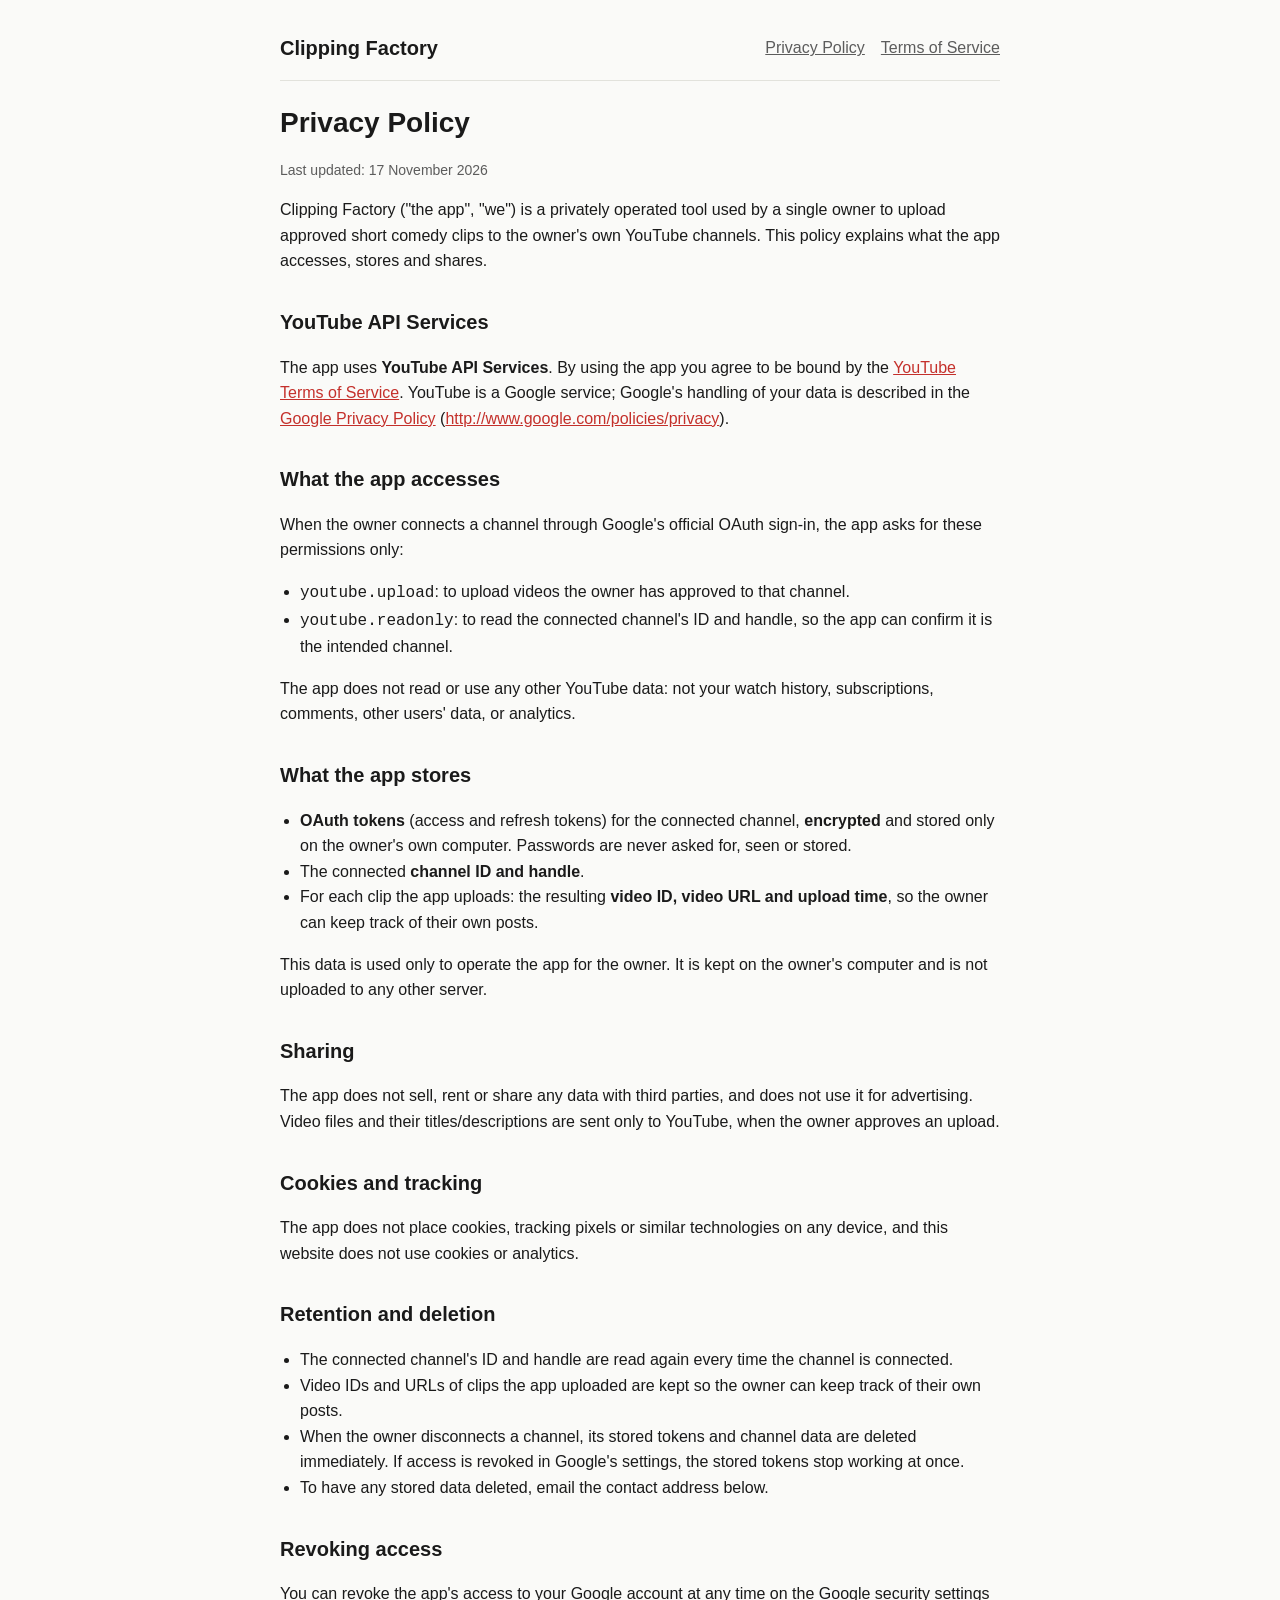
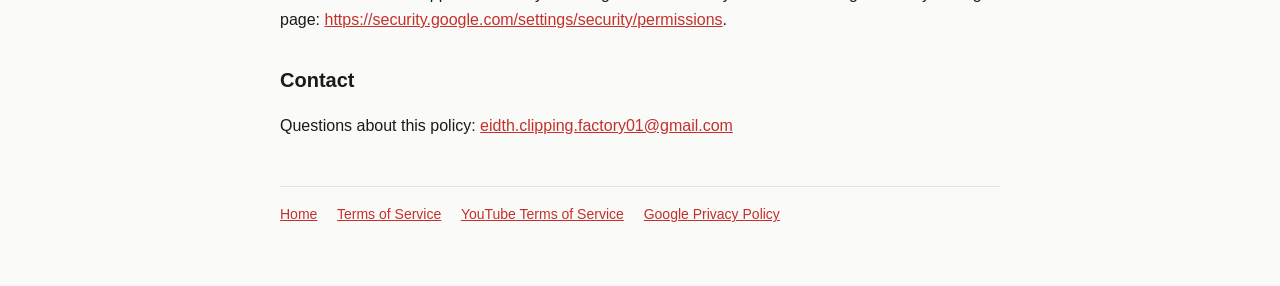
==== privacy.html @ bbd6ad8f "Homepage, privacy policy and terms of service Co-Authored-By: Claude Opus 5.5 <noreply@anthropic.com" ====
<!doctype html>
<html lang="en">
<head>
<meta charset="utf-8">
<meta name="viewport" content="width=device-width, initial-scale=1">
<title>Privacy Policy</title>
<meta name="description" content="Privacy Policy for Clipping Factory, an internal tool that uses YouTube API Services.">
<link rel="stylesheet" href="style.css">
</head>
<body>
<main>
<header>
  <a class="brand" href="./">Clipping Factory</a>
  <nav><a href="privacy.html">Privacy Policy</a><a href="terms.html">Terms of Service</a></nav>
</header>

<h1>Privacy Policy</h1>
<p class="note">Last updated: 17 November 2026</p>

<p>Clipping Factory ("the app", "we") is a privately operated tool used by a single owner to upload
approved short comedy clips to the owner's own YouTube channels. This policy explains what the app
accesses, stores and shares.</p>

<h2>YouTube API Services</h2>
<p>The app uses <b>YouTube API Services</b>. By using the app you agree to be bound by the
<a href="https://www.youtube.com/t/terms">YouTube Terms of Service</a>. YouTube is a Google service; Google's
handling of your data is described in the <a href="https://policies.google.com/privacy">Google Privacy Policy</a>
(<a href="http://www.google.com/policies/privacy">http://www.google.com/policies/privacy</a>).</p>

<h2>What the app accesses</h2>
<p>When the owner connects a channel through Google's official OAuth sign-in, the app asks for these permissions only:</p>
<ul>
  <li><code>youtube.upload</code>: to upload videos the owner has approved to that channel.</li>
  <li><code>youtube.readonly</code>: to read the connected channel's ID and handle, so the app can confirm it is the intended channel.</li>
</ul>
<p>The app does not read or use any other YouTube data: not your watch history, subscriptions, comments,
other users' data, or analytics.</p>

<h2>What the app stores</h2>
<ul>
  <li><b>OAuth tokens</b> (access and refresh tokens) for the connected channel, <b>encrypted</b> and stored
      only on the owner's own computer. Passwords are never asked for, seen or stored.</li>
  <li>The connected <b>channel ID and handle</b>.</li>
  <li>For each clip the app uploads: the resulting <b>video ID, video URL and upload time</b>, so the owner can
      keep track of their own posts.</li>
</ul>
<p>This data is used only to operate the app for the owner. It is kept on the owner's computer and is not
uploaded to any other server.</p>

<h2>Sharing</h2>
<p>The app does not sell, rent or share any data with third parties, and does not use it for advertising.
Video files and their titles/descriptions are sent only to YouTube, when the owner approves an upload.</p>

<h2>Cookies and tracking</h2>
<p>The app does not place cookies, tracking pixels or similar technologies on any device, and this website
does not use cookies or analytics.</p>

<h2>Retention and deletion</h2>
<ul>
  <li>The connected channel's ID and handle are read again every time the channel is connected.</li>
  <li>Video IDs and URLs of clips the app uploaded are kept so the owner can keep track of their own posts.</li>
  <li>When the owner disconnects a channel, its stored tokens and channel data are deleted immediately.
      If access is revoked in Google's settings, the stored tokens stop working at once.</li>
  <li>To have any stored data deleted, email the contact address below.</li>
</ul>

<h2>Revoking access</h2>
<p>You can revoke the app's access to your Google account at any time on the Google security settings page:
<a href="https://security.google.com/settings/security/permissions">https://security.google.com/settings/security/permissions</a>.</p>

<h2>Contact</h2>
<p>Questions about this policy: <a href="mailto:eidth.clipping.factory01@gmail.com">eidth.clipping.factory01@gmail.com</a></p>

<footer>
  <a href="./">Home</a>
  <a href="terms.html">Terms of Service</a>
  <a href="https://www.youtube.com/t/terms">YouTube Terms of Service</a>
  <a href="https://policies.google.com/privacy">Google Privacy Policy</a>
</footer>
</main>
</body>
</html>
---- style.css ----
:root { --bg: #fafaf8; --text: #1a1a1a; --muted: #5c5c5c; --line: #e2e2dc; --accent: #c4302b; }
@media (prefers-color-scheme: dark) {
  :root { --bg: #131315; --text: #ececee; --muted: #a2a2a8; --line: #2c2c31; --accent: #ff5a52; }
}
* { box-sizing: border-box; }
body { margin: 0; background: var(--bg); color: var(--text);
  font: 16px/1.6 -apple-system, BlinkMacSystemFont, "Segoe UI", Inter, sans-serif; }
main { max-width: 760px; margin: 0 auto; padding: 32px 20px 64px; }
header { display: flex; flex-wrap: wrap; justify-content: space-between; align-items: center; gap: 12px;
  border-bottom: 1px solid var(--line); padding-bottom: 16px; margin-bottom: 24px; }
header a.brand { font-weight: 700; font-size: 20px; color: var(--text); text-decoration: none; }
nav a { margin-left: 16px; color: var(--muted); }
h1 { font-size: 28px; line-height: 1.25; }
h2 { font-size: 20px; margin-top: 32px; }
a { color: var(--accent); }
.badge { display: inline-flex; align-items: center; gap: 8px; border: 1px solid var(--line); border-radius: 999px;
  padding: 6px 14px; font-size: 14px; color: var(--muted); }
.badge b { color: var(--accent); }
footer { margin-top: 48px; border-top: 1px solid var(--line); padding-top: 16px; font-size: 14px; color: var(--muted); }
footer a { margin-right: 16px; }
ul { padding-left: 20px; }
.note { font-size: 14px; color: var(--muted); }
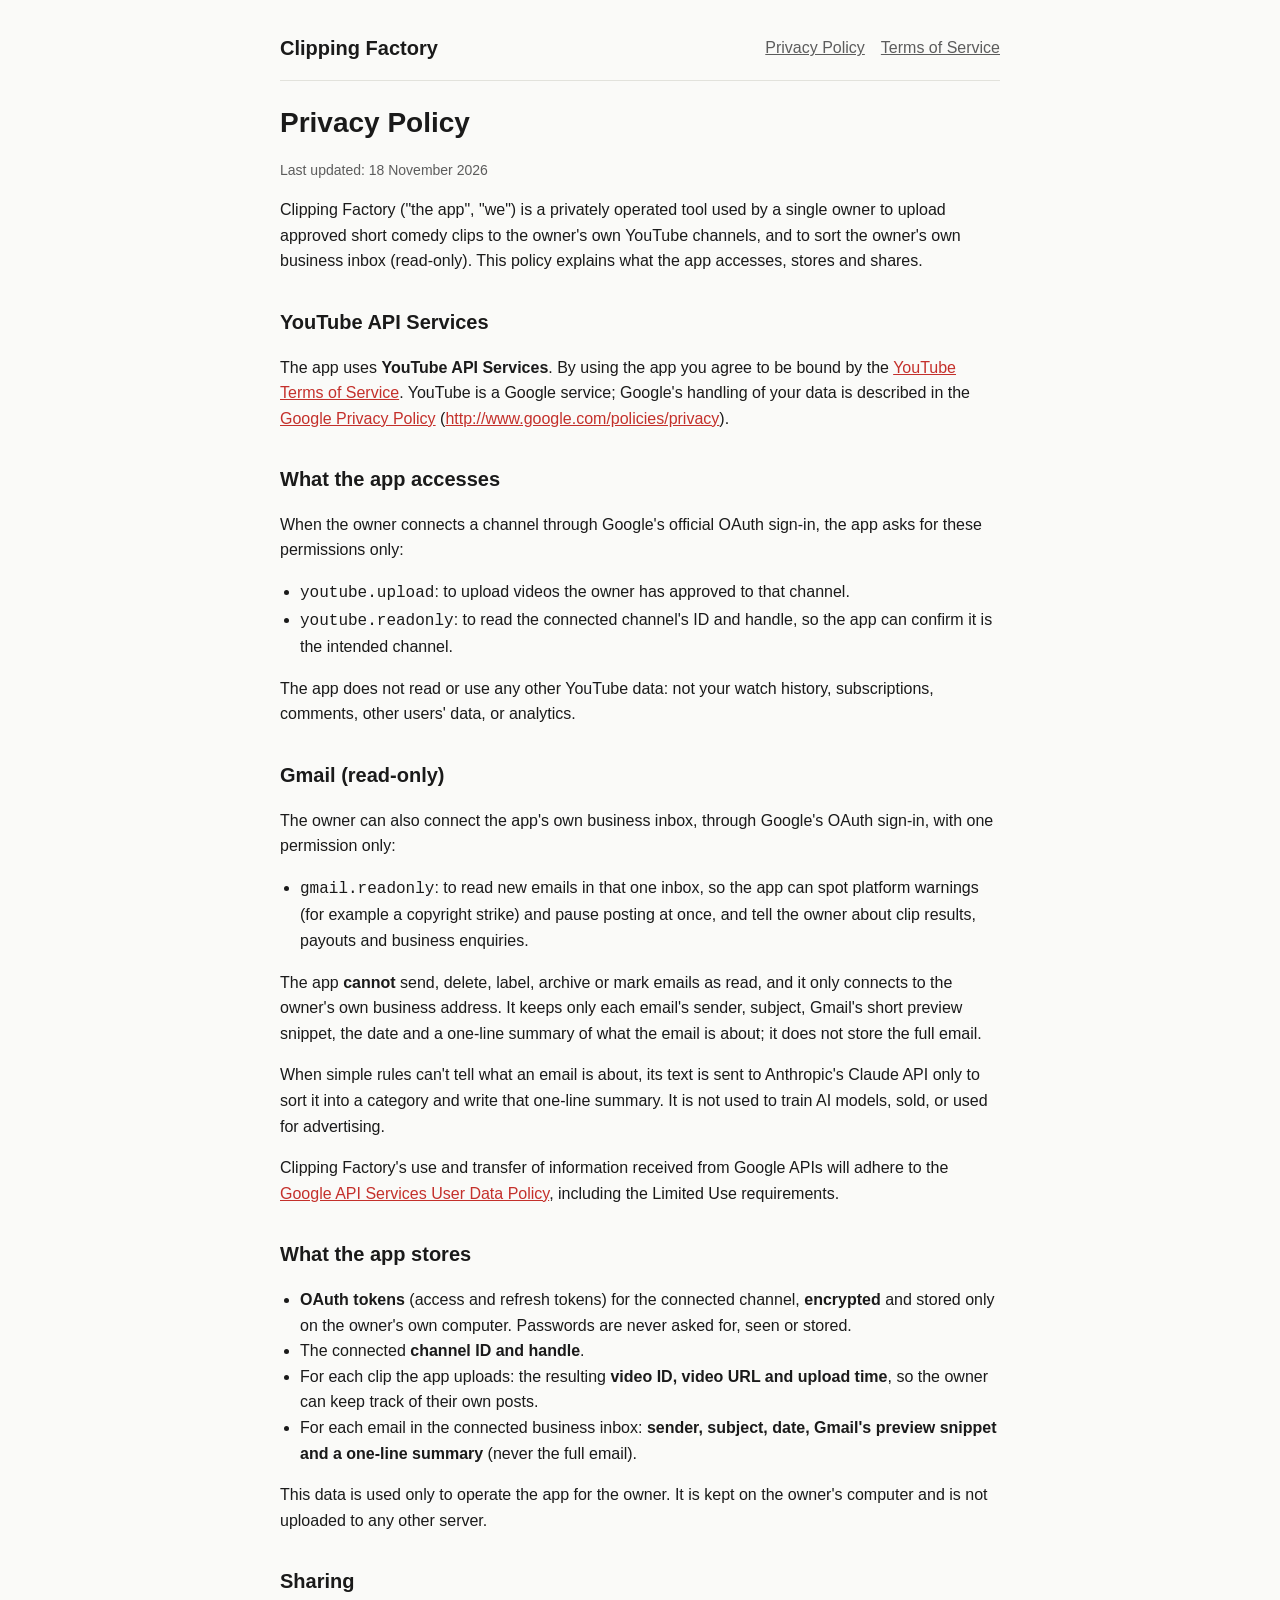
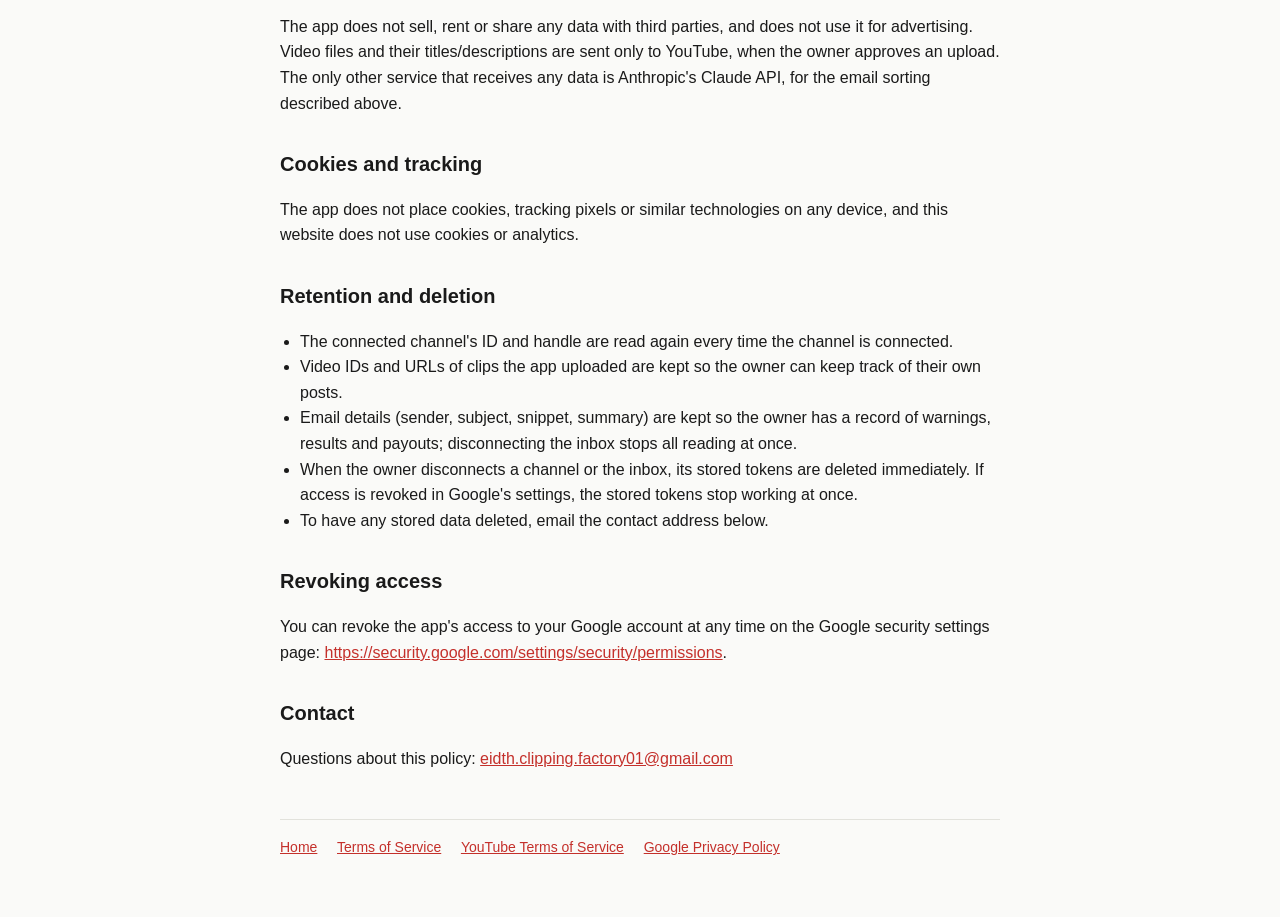
==== commit 577f4273: "Privacy policy + homepage: disclose read-only Gmail access (Mailroom), Limited Use statement Co-Auth" ====
--- a/privacy.html
+++ b/privacy.html
@@ -15,11 +15,11 @@
 </header>
 
 <h1>Privacy Policy</h1>
-<p class="note">Last updated: 17 November 2026</p>
+<p class="note">Last updated: 18 November 2026</p>
 
 <p>Clipping Factory ("the app", "we") is a privately operated tool used by a single owner to upload
-approved short comedy clips to the owner's own YouTube channels. This policy explains what the app
-accesses, stores and shares.</p>
+approved short comedy clips to the owner's own YouTube channels, and to sort the owner's own business
+inbox (read-only). This policy explains what the app accesses, stores and shares.</p>
 
 <h2>YouTube API Services</h2>
 <p>The app uses <b>YouTube API Services</b>. By using the app you agree to be bound by the
@@ -36,6 +36,24 @@
 <p>The app does not read or use any other YouTube data: not your watch history, subscriptions, comments,
 other users' data, or analytics.</p>
 
+<h2>Gmail (read-only)</h2>
+<p>The owner can also connect the app's own business inbox, through Google's OAuth sign-in, with one
+permission only:</p>
+<ul>
+  <li><code>gmail.readonly</code>: to read new emails in that one inbox, so the app can spot platform
+      warnings (for example a copyright strike) and pause posting at once, and tell the owner about
+      clip results, payouts and business enquiries.</li>
+</ul>
+<p>The app <b>cannot</b> send, delete, label, archive or mark emails as read, and it only connects to the
+owner's own business address. It keeps only each email's sender, subject, Gmail's short preview
+snippet, the date and a one-line summary of what the email is about; it does not store the full email.</p>
+<p>When simple rules can't tell what an email is about, its text is sent to Anthropic's Claude API only
+to sort it into a category and write that one-line summary. It is not used to train AI models, sold, or
+used for advertising.</p>
+<p>Clipping Factory's use and transfer of information received from Google APIs will adhere to the
+<a href="https://developers.google.com/terms/api-services-user-data-policy">Google API Services User Data
+Policy</a>, including the Limited Use requirements.</p>
+
 <h2>What the app stores</h2>
 <ul>
   <li><b>OAuth tokens</b> (access and refresh tokens) for the connected channel, <b>encrypted</b> and stored
@@ -43,13 +61,17 @@
   <li>The connected <b>channel ID and handle</b>.</li>
   <li>For each clip the app uploads: the resulting <b>video ID, video URL and upload time</b>, so the owner can
       keep track of their own posts.</li>
+  <li>For each email in the connected business inbox: <b>sender, subject, date, Gmail's preview snippet and a
+      one-line summary</b> (never the full email).</li>
 </ul>
 <p>This data is used only to operate the app for the owner. It is kept on the owner's computer and is not
 uploaded to any other server.</p>
 
 <h2>Sharing</h2>
 <p>The app does not sell, rent or share any data with third parties, and does not use it for advertising.
-Video files and their titles/descriptions are sent only to YouTube, when the owner approves an upload.</p>
+Video files and their titles/descriptions are sent only to YouTube, when the owner approves an upload.
+The only other service that receives any data is Anthropic's Claude API, for the email sorting described
+above.</p>
 
 <h2>Cookies and tracking</h2>
 <p>The app does not place cookies, tracking pixels or similar technologies on any device, and this website
@@ -59,7 +81,9 @@
 <ul>
   <li>The connected channel's ID and handle are read again every time the channel is connected.</li>
   <li>Video IDs and URLs of clips the app uploaded are kept so the owner can keep track of their own posts.</li>
-  <li>When the owner disconnects a channel, its stored tokens and channel data are deleted immediately.
+  <li>Email details (sender, subject, snippet, summary) are kept so the owner has a record of warnings,
+      results and payouts; disconnecting the inbox stops all reading at once.</li>
+  <li>When the owner disconnects a channel or the inbox, its stored tokens are deleted immediately.
       If access is revoked in Google's settings, the stored tokens stop working at once.</li>
   <li>To have any stored data deleted, email the contact address below.</li>
 </ul>
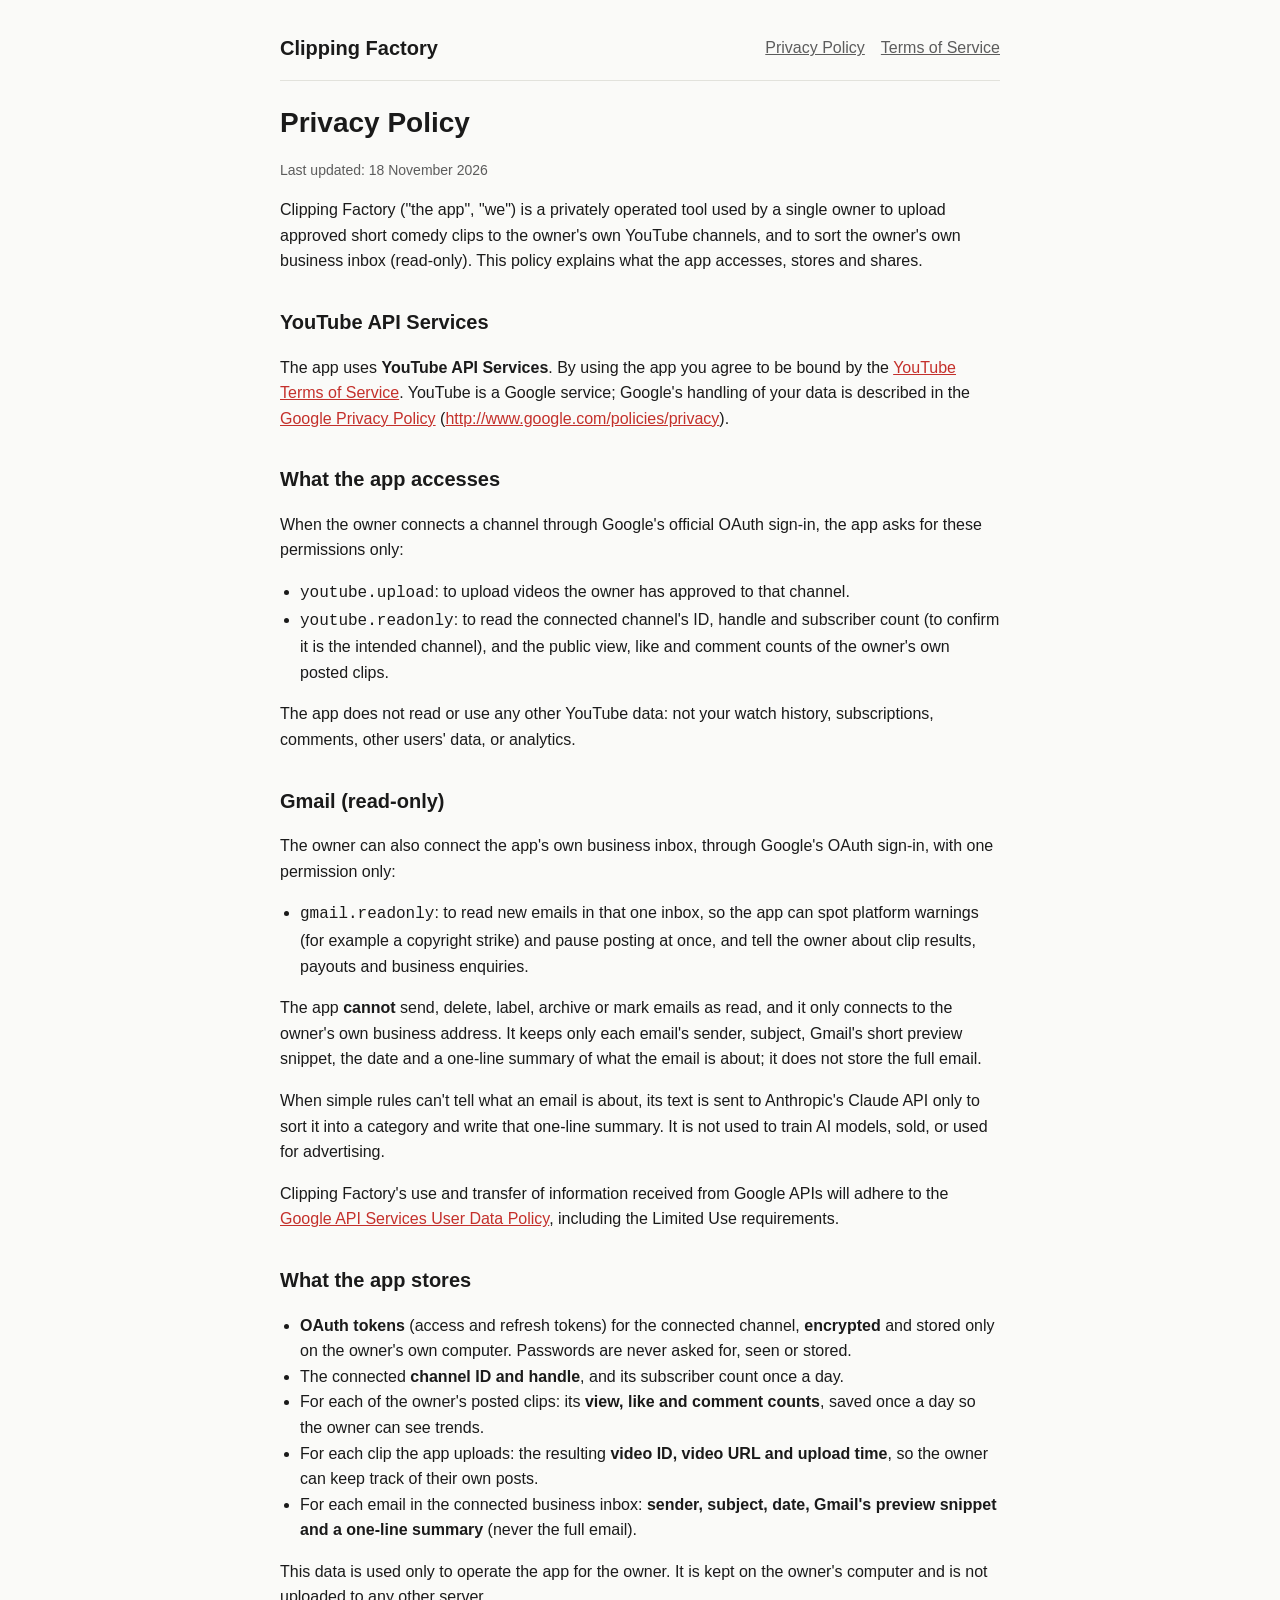
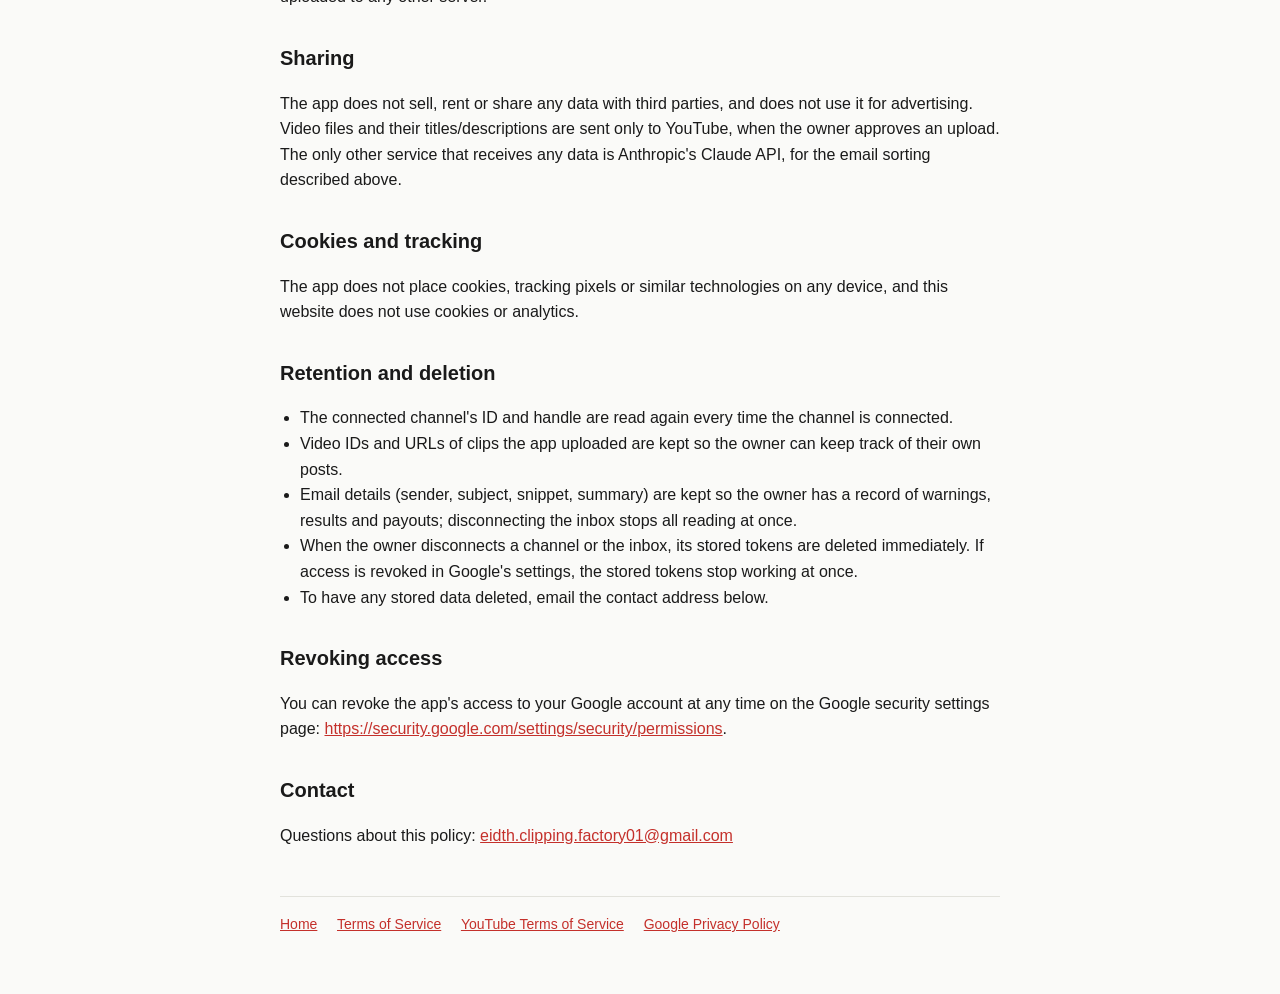
==== commit befa3ec9: "Disclose reading stats of the owner's own videos (videos.list, subscriber count) Co-Authored-By: Cla" ====
--- a/privacy.html
+++ b/privacy.html
@@ -31,7 +31,8 @@
 <p>When the owner connects a channel through Google's official OAuth sign-in, the app asks for these permissions only:</p>
 <ul>
   <li><code>youtube.upload</code>: to upload videos the owner has approved to that channel.</li>
-  <li><code>youtube.readonly</code>: to read the connected channel's ID and handle, so the app can confirm it is the intended channel.</li>
+  <li><code>youtube.readonly</code>: to read the connected channel's ID, handle and subscriber count (to confirm it is
+      the intended channel), and the public view, like and comment counts of the owner's own posted clips.</li>
 </ul>
 <p>The app does not read or use any other YouTube data: not your watch history, subscriptions, comments,
 other users' data, or analytics.</p>
@@ -58,7 +59,9 @@
 <ul>
   <li><b>OAuth tokens</b> (access and refresh tokens) for the connected channel, <b>encrypted</b> and stored
       only on the owner's own computer. Passwords are never asked for, seen or stored.</li>
-  <li>The connected <b>channel ID and handle</b>.</li>
+  <li>The connected <b>channel ID and handle</b>, and its subscriber count once a day.</li>
+  <li>For each of the owner's posted clips: its <b>view, like and comment counts</b>, saved once a day so the
+      owner can see trends.</li>
   <li>For each clip the app uploads: the resulting <b>video ID, video URL and upload time</b>, so the owner can
       keep track of their own posts.</li>
   <li>For each email in the connected business inbox: <b>sender, subject, date, Gmail's preview snippet and a
